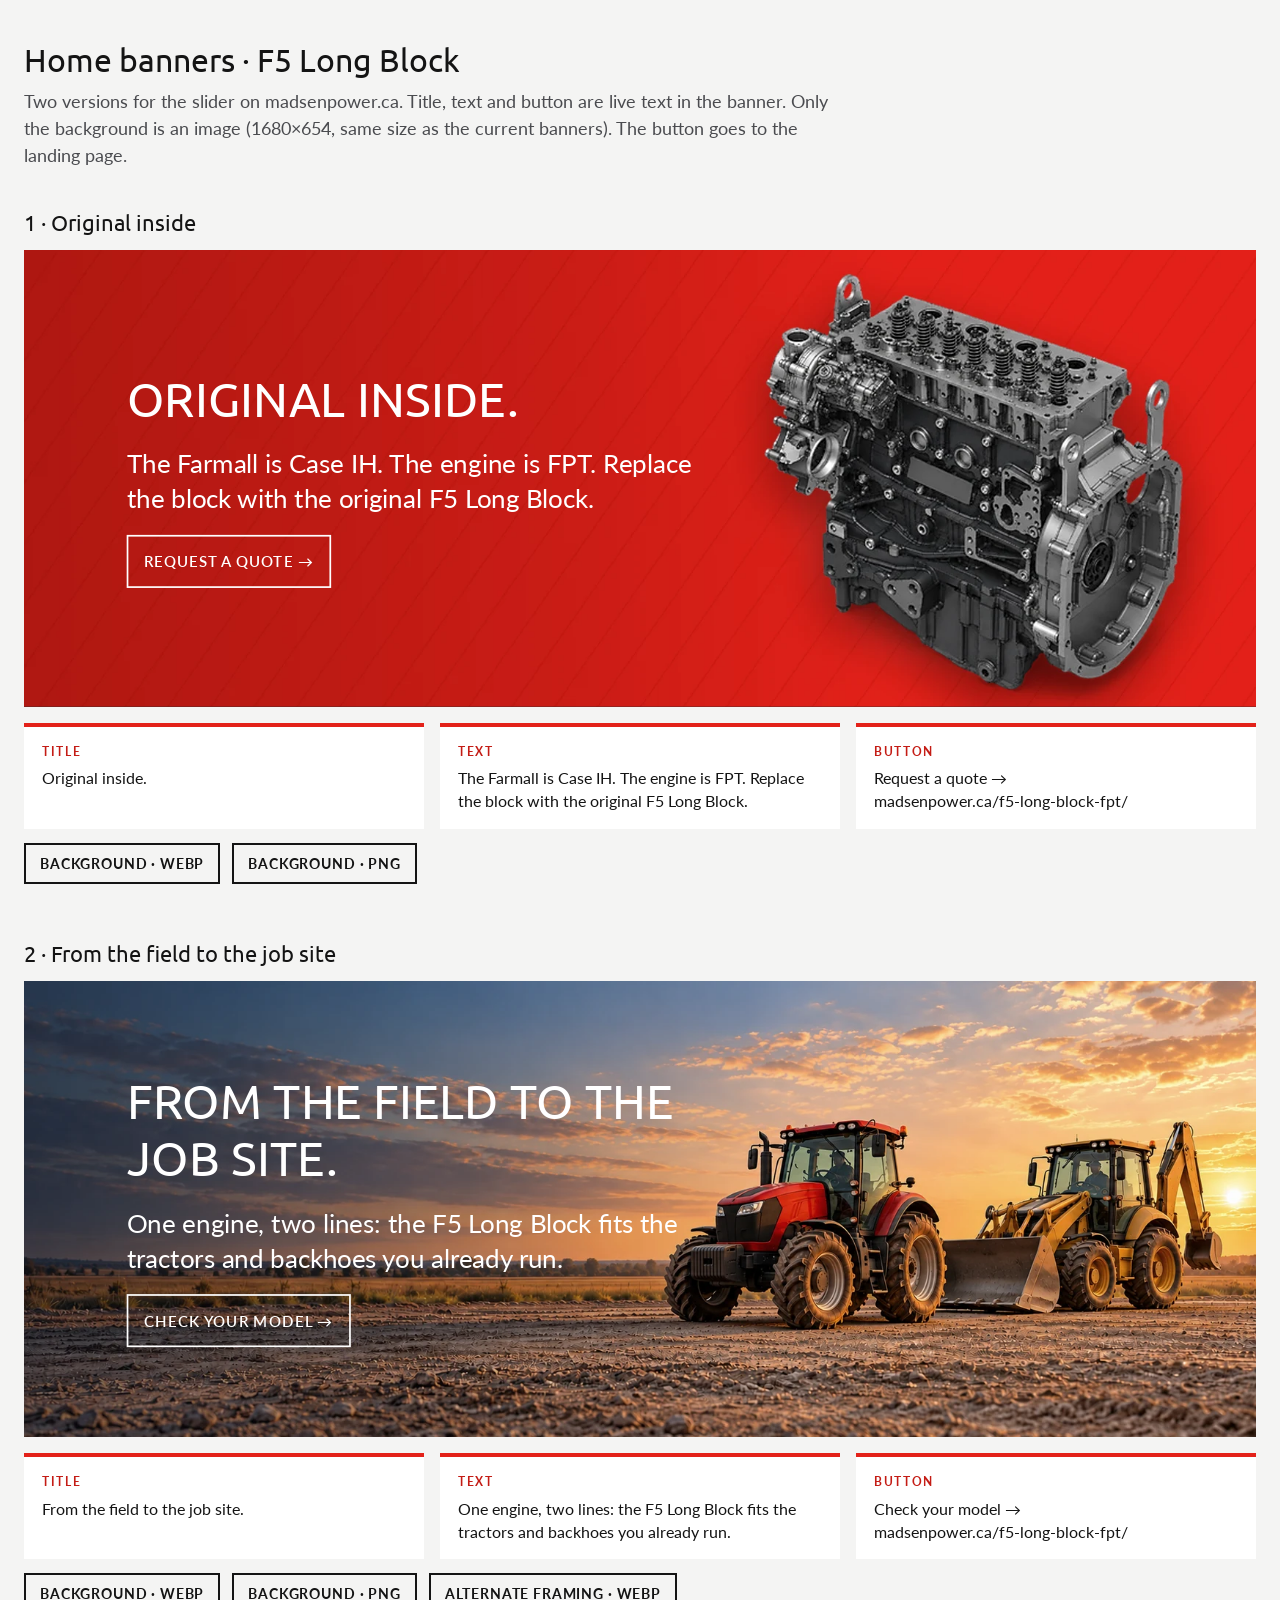
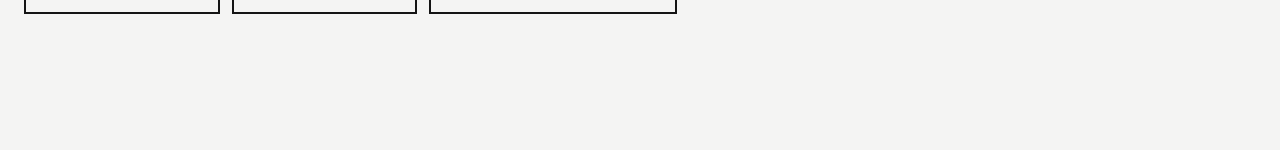
==== banners/index.html @ f67bd50c "Add home banners slide and banners page (2 versions, EN only) Co-Authored-By: Claude Sonnet 5.5 <nor" ====
<!doctype html>
<html lang="en"><head><meta charset="utf-8"><meta name="viewport" content="width=device-width,initial-scale=1">
<title>Home banners · F5 Long Block · Madsen</title>
<link rel="stylesheet" href="https://fonts.googleapis.com/css2?family=Ubuntu:wght@400&family=Lato:wght@400;600;700&display=swap">
<link rel="stylesheet" href="banner.css">
<style>
body{margin:0;background:#F4F4F3;color:#141414;font-family:Lato,sans-serif}
main{max-width:1440px;margin:0 auto;padding:40px 24px 80px}
h1{font-family:Ubuntu,sans-serif;font-weight:400;font-size:32px;margin:0 0 8px}
.lead{font-size:18px;line-height:1.5;color:#4A4B4F;max-width:820px;margin:0 0 40px}
.item{margin:0 0 56px}
.item>h2{font-family:Ubuntu,sans-serif;font-weight:400;font-size:22px;margin:0 0 14px}
.wrap{width:100%;overflow:hidden}
.mbwrap{transform-origin:0 0}
.spec{display:grid;grid-template-columns:repeat(auto-fit,minmax(260px,1fr));gap:16px;margin-top:16px}
.spec div{background:#fff;border-top:4px solid #E32119;padding:16px 18px;font-size:16px;line-height:1.45}
.spec b{display:block;font-size:12px;letter-spacing:.14em;text-transform:uppercase;color:#C41C15;margin-bottom:6px}
.dl a{display:inline-block;margin:14px 12px 0 0;font-weight:700;font-size:14px;letter-spacing:.06em;text-transform:uppercase;color:#141414;border:2px solid #141414;padding:10px 14px;text-decoration:none}
.dl a:hover{background:#141414;color:#fff}
</style></head><body><main>
<h1>Home banners · F5 Long Block</h1>
<p class="lead">Two versions for the slider on madsenpower.ca. Title, text and button are live text in the banner. Only the background is an image (1680×654, same size as the current banners). The button goes to the landing page.</p>

<section class="item"><h2>1 · Original inside</h2>
<div class="wrap" data-w="1440"><div class="mbwrap"><div class="mb"><img class="bg" src="bg-original-inside.webp" alt=""><div class="tx"><h2>Original inside.</h2><p>The Farmall is Case IH. The engine is FPT. Replace the block with the original F5 Long Block.</p><a href="https://madsenpower.ca/f5-long-block-fpt/">Request a quote →</a></div></div></div></div>
<div class="spec"><div><b>Title</b>Original inside.</div><div><b>Text</b>The Farmall is Case IH. The engine is FPT. Replace the block with the original F5 Long Block.</div><div><b>Button</b>Request a quote →<br>madsenpower.ca/f5-long-block-fpt/</div></div>
<div class="dl"><a href="bg-original-inside.webp" download>Background · webp</a><a href="bg-original-inside.png" download>Background · png</a></div></section>

<section class="item"><h2>2 · From the field to the job site</h2>
<div class="wrap" data-w="1440"><div class="mbwrap"><div class="mb"><img class="bg" src="bg-field-to-job-site.webp" alt=""><div class="tx"><h2>From the field to the job site.</h2><p>One engine, two lines: the F5 Long Block fits the tractors and backhoes you already run.</p><a href="https://madsenpower.ca/f5-long-block-fpt/">Check your model →</a></div></div></div></div>
<div class="spec"><div><b>Title</b>From the field to the job site.</div><div><b>Text</b>One engine, two lines: the F5 Long Block fits the tractors and backhoes you already run.</div><div><b>Button</b>Check your model →<br>madsenpower.ca/f5-long-block-fpt/</div></div>
<div class="dl"><a href="bg-field-to-job-site.webp" download>Background · webp</a><a href="bg-field-to-job-site-A.png" download>Background · png</a><a href="bg-field-to-job-site-B.webp" download>Alternate framing · webp</a></div></section>
</main>
<script>
function fit(){document.querySelectorAll('.wrap').forEach(w=>{var s=Math.min(1,w.clientWidth/1440),m=w.firstElementChild;m.style.transform='scale('+s+')';w.style.height=(534*s)+'px'})}
addEventListener('resize',fit);fit();
</script></body></html>
---- banners/banner.css ----
.mb{position:relative;width:1440px;height:534px;overflow:hidden;background:#141414;font-family:Lato,sans-serif;color:#fff}
.mb img.bg{position:absolute;inset:0;width:100%;height:100%;object-fit:cover}
.mb .tx{position:absolute;left:120px;top:0;bottom:0;width:760px;display:flex;flex-direction:column;justify-content:center;gap:22px}
.mb h2{font-family:Ubuntu,sans-serif;font-weight:400;font-size:56px;line-height:67px;letter-spacing:.2px;text-transform:uppercase;margin:0}
.mb p{font-size:30px;line-height:41px;margin:0;max-width:700px}
.mb a{align-self:flex-start;font-weight:600;font-size:18px;letter-spacing:1.2px;text-transform:uppercase;color:#fff;border:2px solid #fff;padding:18px;text-decoration:none}
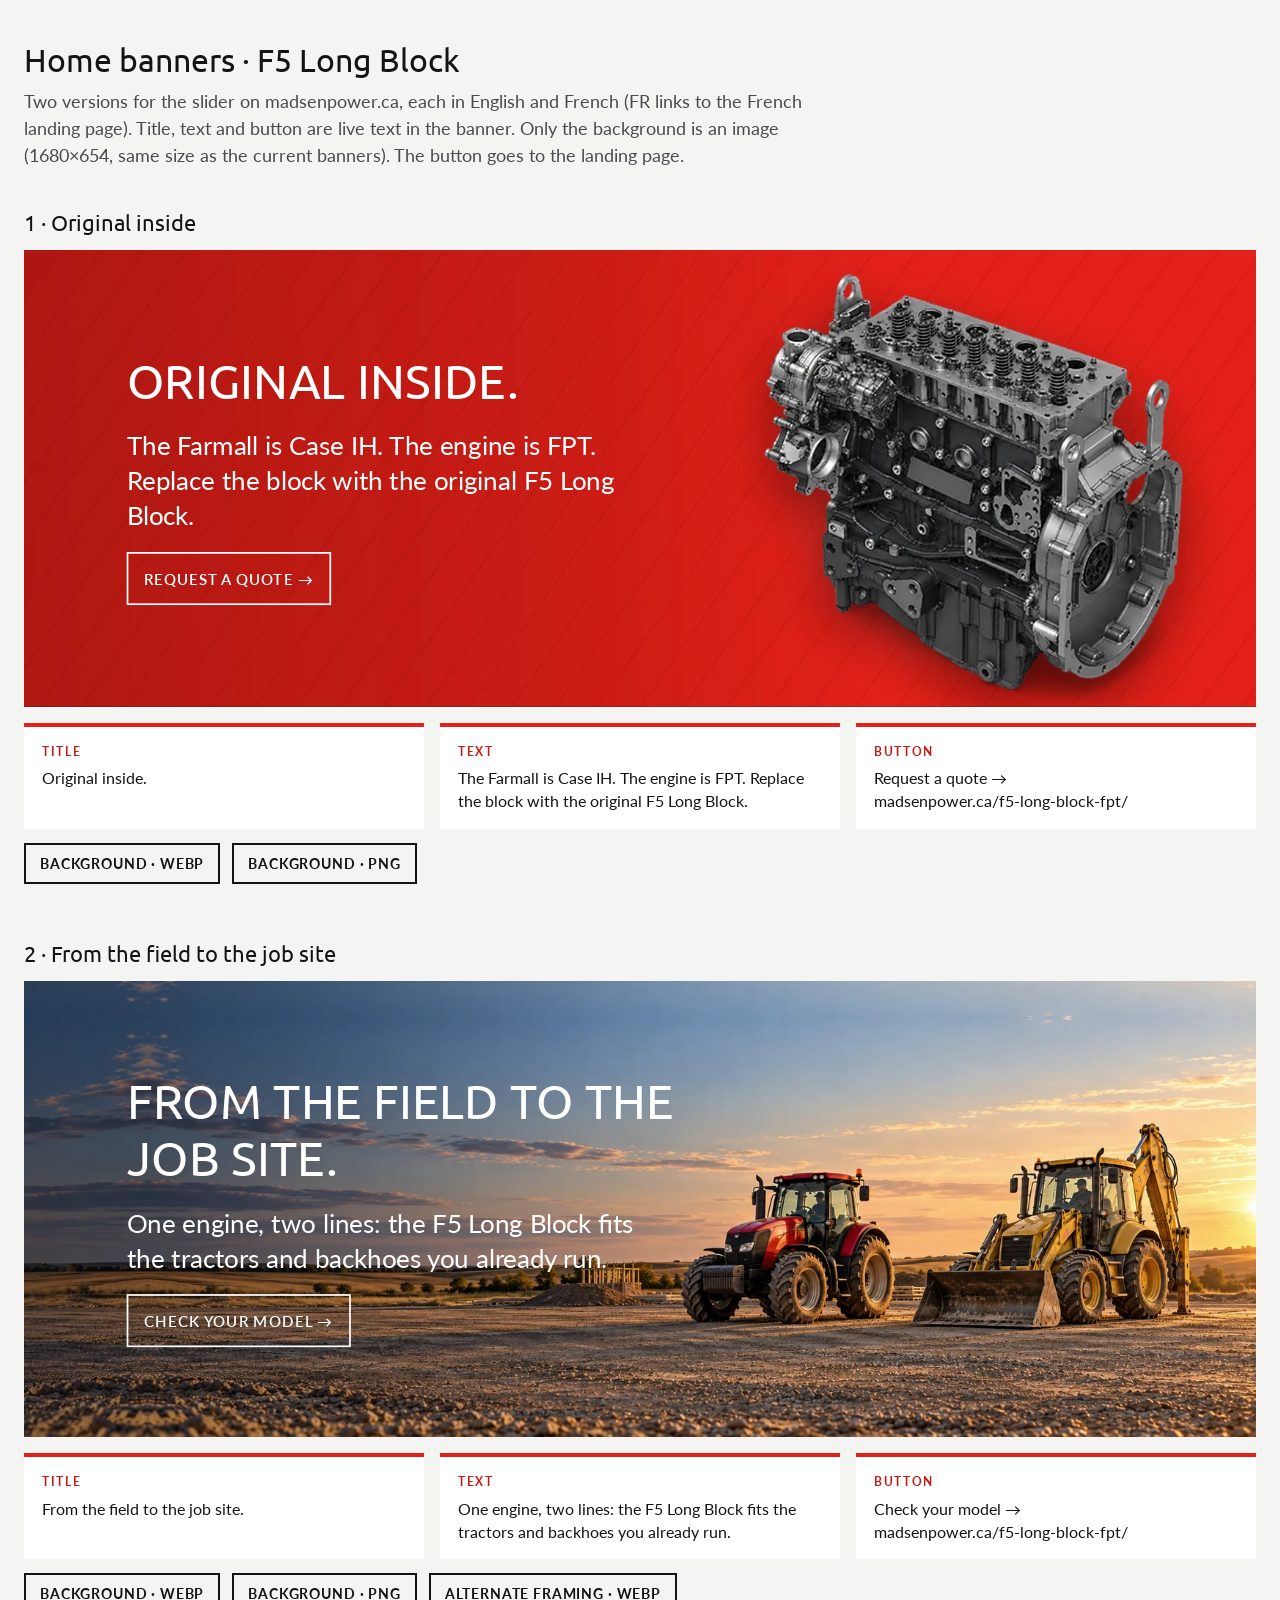
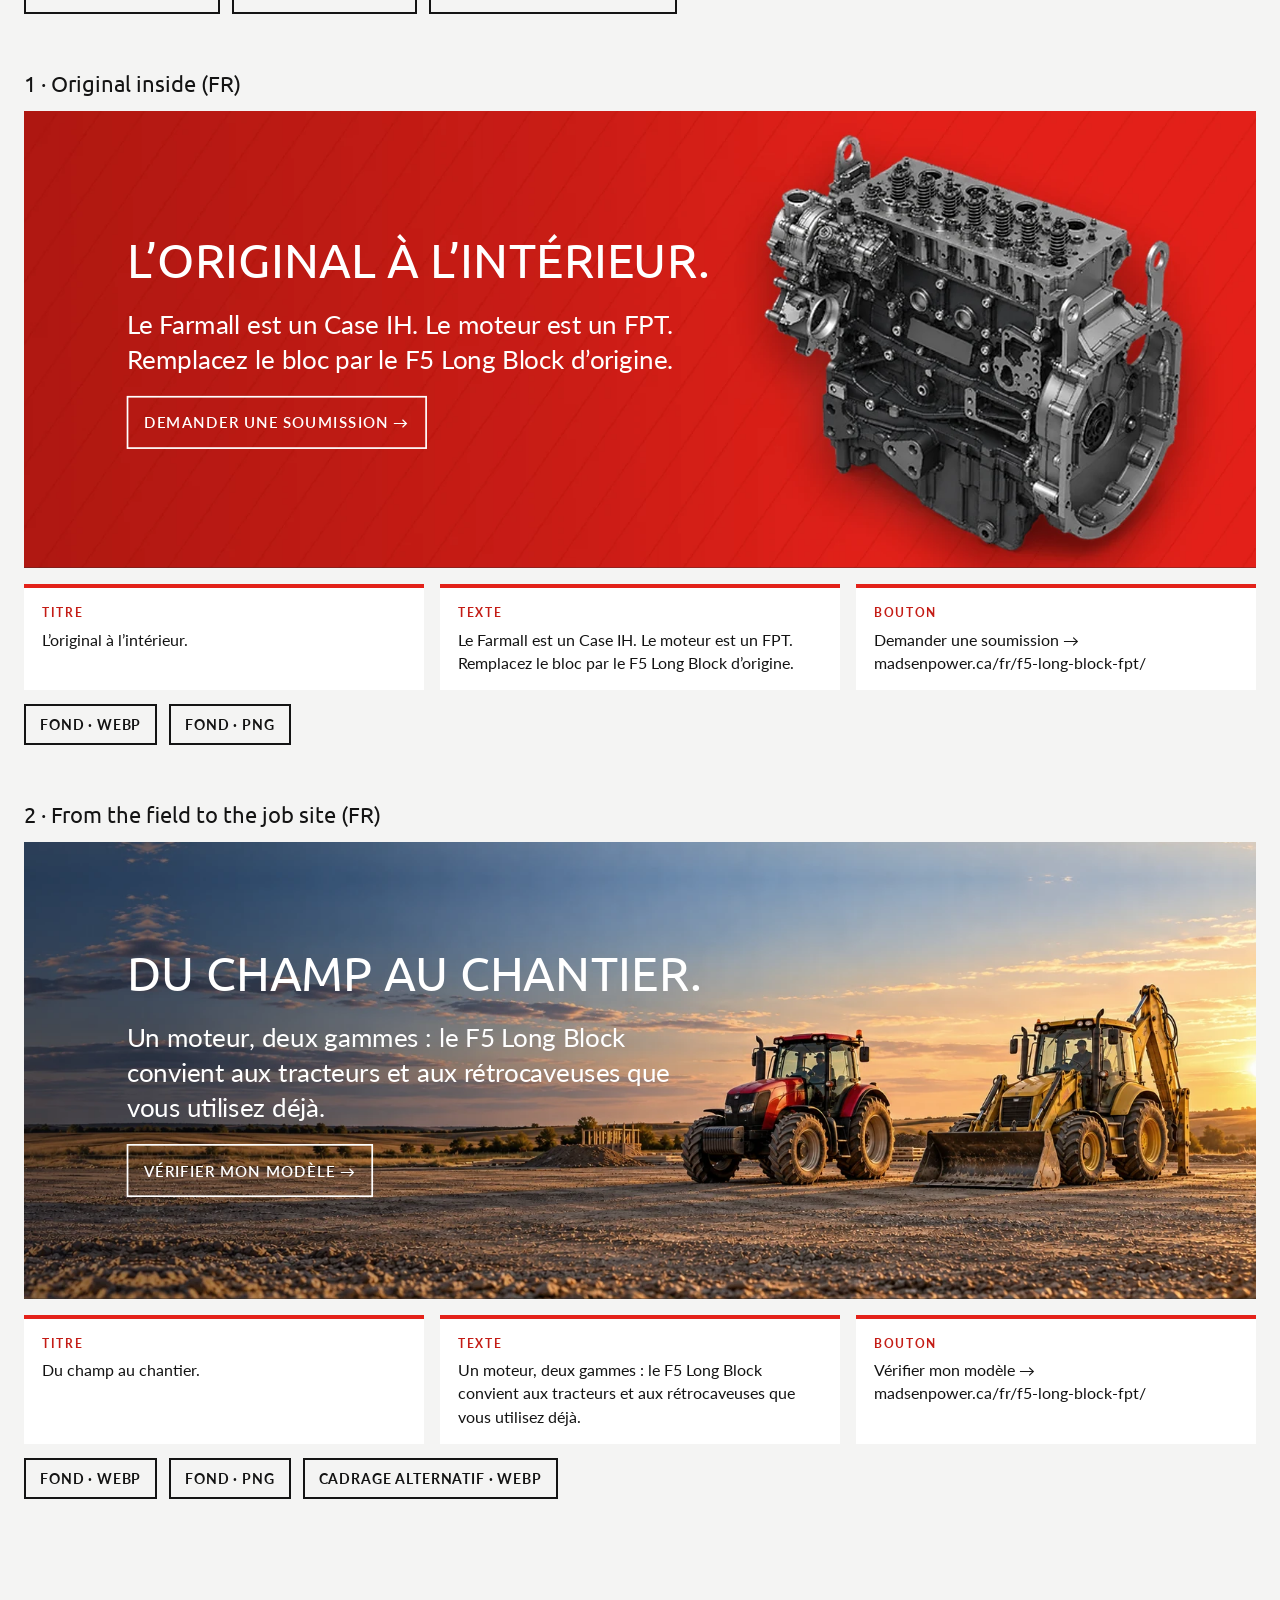
==== commit f3208611: "Territory Ontario + Quebec; French ads, video, LP and home banners; Google FR campaign Co-Authored-B" ====
--- a/banners/index.html
+++ b/banners/index.html
@@ -19,7 +19,7 @@
 .dl a:hover{background:#141414;color:#fff}
 </style></head><body><main>
 <h1>Home banners · F5 Long Block</h1>
-<p class="lead">Two versions for the slider on madsenpower.ca. Title, text and button are live text in the banner. Only the background is an image (1680×654, same size as the current banners). The button goes to the landing page.</p>
+<p class="lead">Two versions for the slider on madsenpower.ca, each in English and French (FR links to the French landing page). Title, text and button are live text in the banner. Only the background is an image (1680×654, same size as the current banners). The button goes to the landing page.</p>
 
 <section class="item"><h2>1 · Original inside</h2>
 <div class="wrap" data-w="1440"><div class="mbwrap"><div class="mb"><img class="bg" src="bg-original-inside.webp" alt=""><div class="tx"><h2>Original inside.</h2><p>The Farmall is Case IH. The engine is FPT. Replace the block with the original F5 Long Block.</p><a href="https://madsenpower.ca/f5-long-block-fpt/">Request a quote →</a></div></div></div></div>
@@ -30,6 +30,14 @@
 <div class="wrap" data-w="1440"><div class="mbwrap"><div class="mb"><img class="bg" src="bg-field-to-job-site.webp" alt=""><div class="tx"><h2>From the field to the job site.</h2><p>One engine, two lines: the F5 Long Block fits the tractors and backhoes you already run.</p><a href="https://madsenpower.ca/f5-long-block-fpt/">Check your model →</a></div></div></div></div>
 <div class="spec"><div><b>Title</b>From the field to the job site.</div><div><b>Text</b>One engine, two lines: the F5 Long Block fits the tractors and backhoes you already run.</div><div><b>Button</b>Check your model →<br>madsenpower.ca/f5-long-block-fpt/</div></div>
 <div class="dl"><a href="bg-field-to-job-site.webp" download>Background · webp</a><a href="bg-field-to-job-site-A.png" download>Background · png</a><a href="bg-field-to-job-site-B.webp" download>Alternate framing · webp</a></div></section>
+<section class="item"><h2>1 · Original inside (FR)</h2>
+<div class="wrap" data-w="1440"><div class="mbwrap"><div class="mb"><img class="bg" src="bg-original-inside.webp" alt=""><div class="tx"><h2>L’original à l’intérieur.</h2><p>Le Farmall est un Case IH. Le moteur est un FPT. Remplacez le bloc par le F5 Long Block d’origine.</p><a href="https://madsenpower.ca/fr/f5-long-block-fpt/">Demander une soumission →</a></div></div></div></div>
+<div class="spec"><div><b>Titre</b>L’original à l’intérieur.</div><div><b>Texte</b>Le Farmall est un Case IH. Le moteur est un FPT. Remplacez le bloc par le F5 Long Block d’origine.</div><div><b>Bouton</b>Demander une soumission →<br>madsenpower.ca/fr/f5-long-block-fpt/</div></div>
+<div class="dl"><a href="bg-original-inside.webp" download>Fond · webp</a><a href="bg-original-inside.png" download>Fond · png</a></div></section>
+<section class="item"><h2>2 · From the field to the job site (FR)</h2>
+<div class="wrap" data-w="1440"><div class="mbwrap"><div class="mb"><img class="bg" src="bg-field-to-job-site.webp" alt=""><div class="tx"><h2>Du champ au chantier.</h2><p>Un moteur, deux gammes : le F5 Long Block convient aux tracteurs et aux rétrocaveuses que vous utilisez déjà.</p><a href="https://madsenpower.ca/fr/f5-long-block-fpt/">Vérifier mon modèle →</a></div></div></div></div>
+<div class="spec"><div><b>Titre</b>Du champ au chantier.</div><div><b>Texte</b>Un moteur, deux gammes : le F5 Long Block convient aux tracteurs et aux rétrocaveuses que vous utilisez déjà.</div><div><b>Bouton</b>Vérifier mon modèle →<br>madsenpower.ca/fr/f5-long-block-fpt/</div></div>
+<div class="dl"><a href="bg-field-to-job-site.webp" download>Fond · webp</a><a href="bg-field-to-job-site-A.png" download>Fond · png</a><a href="bg-field-to-job-site-B.webp" download>Cadrage alternatif · webp</a></div></section>
 </main>
 <script>
 function fit(){document.querySelectorAll('.wrap').forEach(w=>{var s=Math.min(1,w.clientWidth/1440),m=w.firstElementChild;m.style.transform='scale('+s+')';w.style.height=(534*s)+'px'})}
--- a/banners/banner.css
+++ b/banners/banner.css
@@ -2,5 +2,5 @@
 .mb img.bg{position:absolute;inset:0;width:100%;height:100%;object-fit:cover}
 .mb .tx{position:absolute;left:120px;top:0;bottom:0;width:760px;display:flex;flex-direction:column;justify-content:center;gap:22px}
 .mb h2{font-family:Ubuntu,sans-serif;font-weight:400;font-size:56px;line-height:67px;letter-spacing:.2px;text-transform:uppercase;margin:0}
-.mb p{font-size:30px;line-height:41px;margin:0;max-width:700px}
+.mb p{font-size:30px;line-height:41px;margin:0;max-width:640px}
 .mb a{align-self:flex-start;font-weight:600;font-size:18px;letter-spacing:1.2px;text-transform:uppercase;color:#fff;border:2px solid #fff;padding:18px;text-decoration:none}
